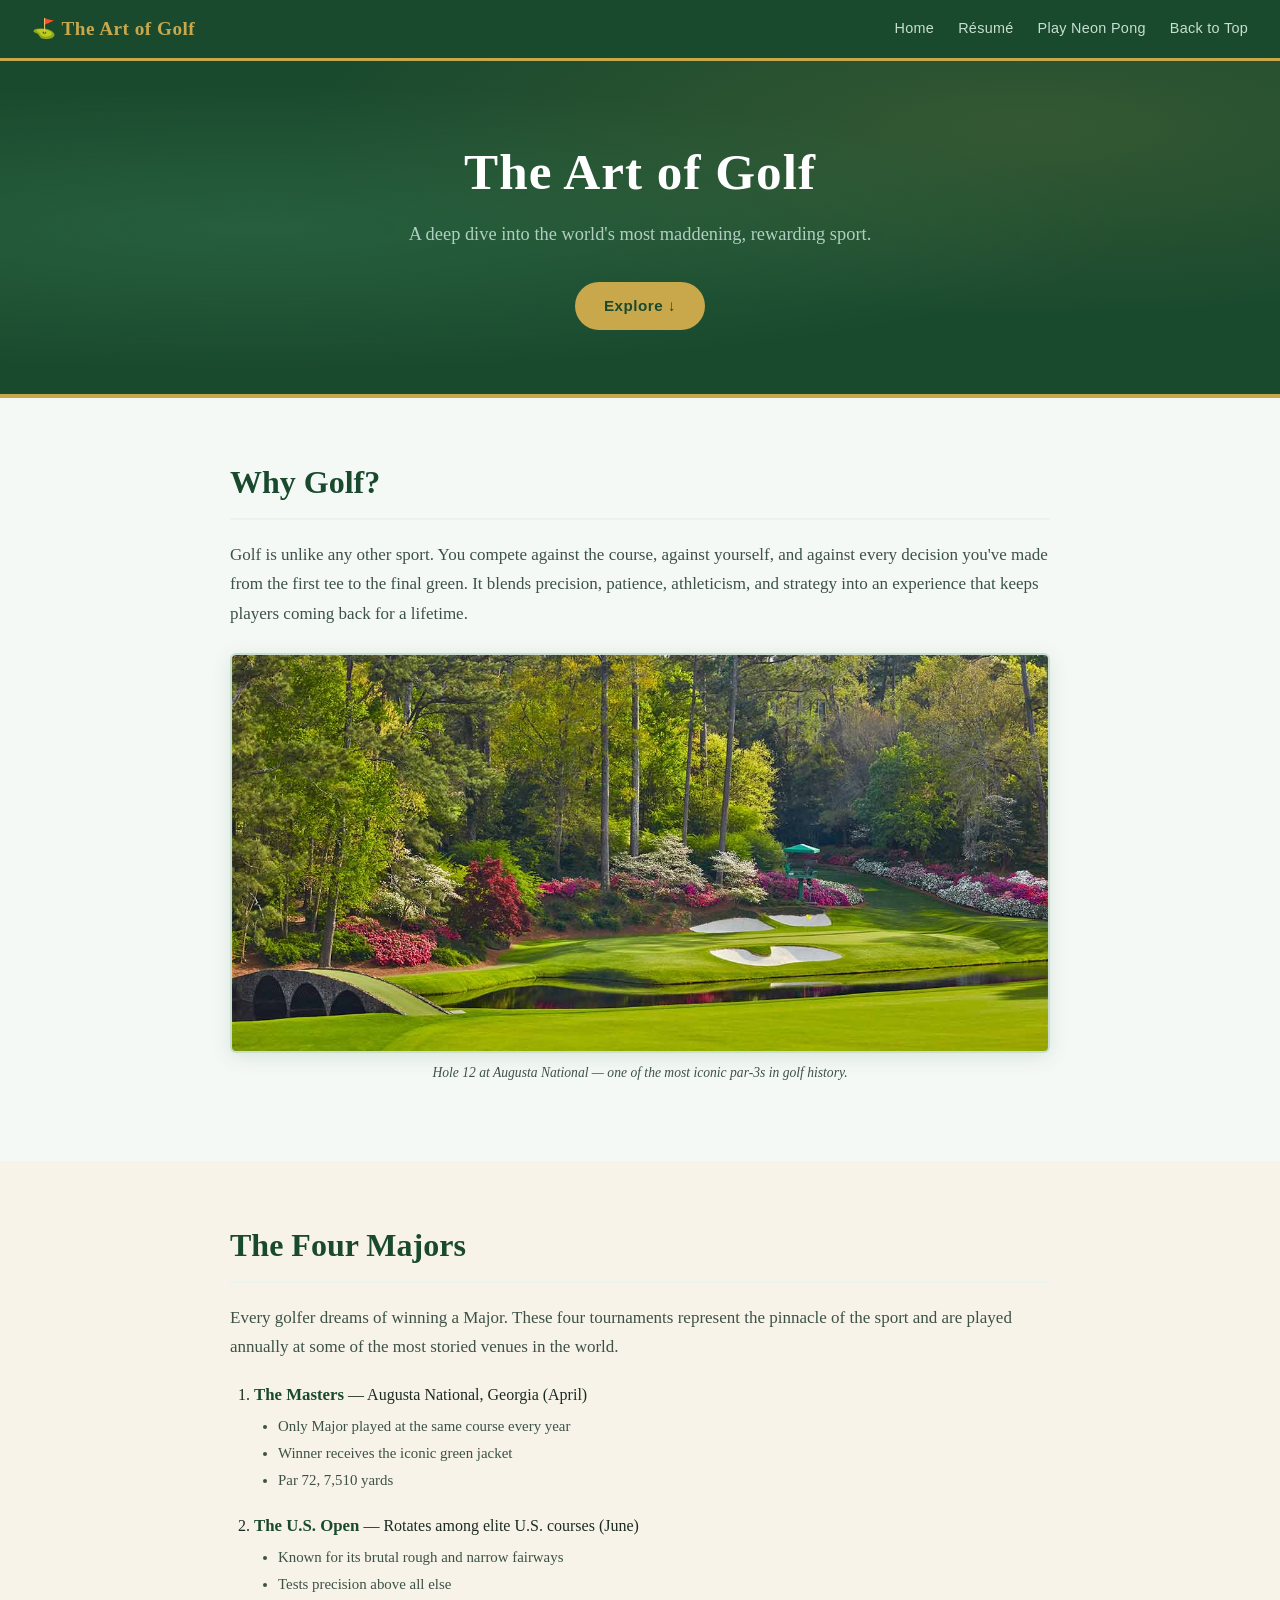
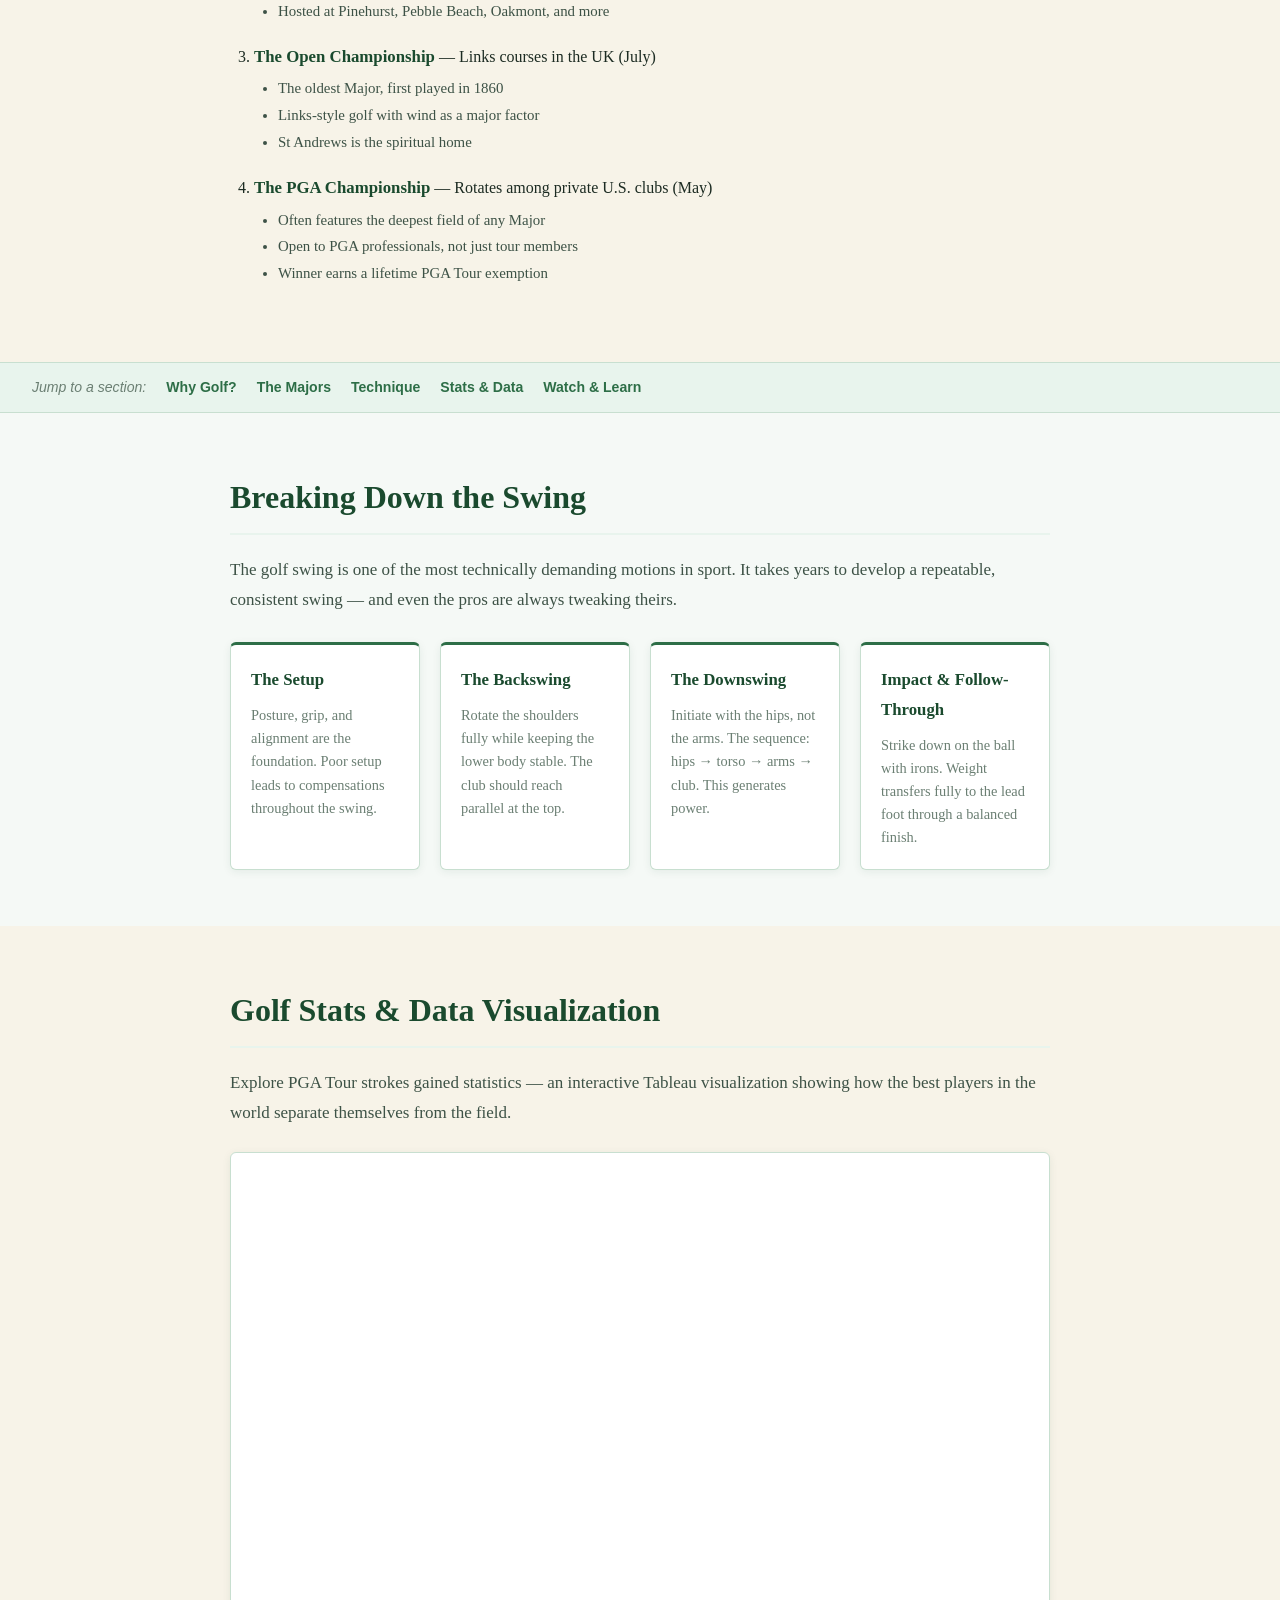
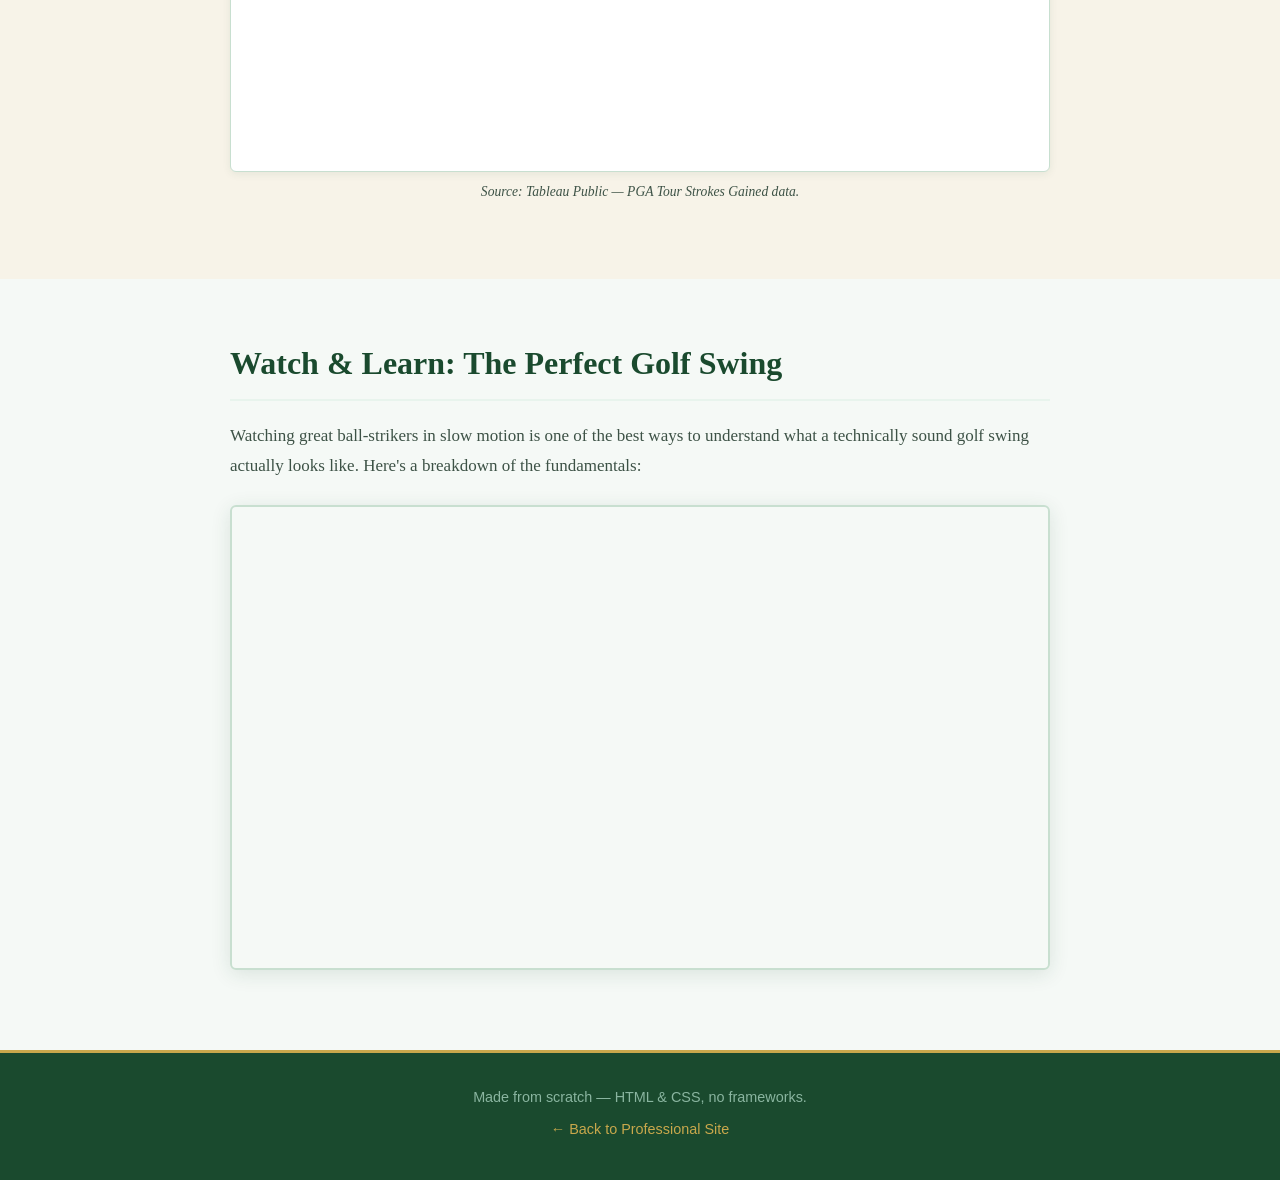
==== html/golf.html @ e6a8a8a0 "Add files via upload" ====
<!DOCTYPE html>
<html lang="en">
<head>
  <meta charset="UTF-8" />
  <meta name="viewport" content="width=device-width, initial-scale=1.0" />
  <title>The Art of Golf</title>
  <link rel="stylesheet" href="../golf.css" />
</head>
<body>

  <!-- NAV -->
  <nav class="site-nav">
    <span class="nav-logo">⛳ The Art of Golf</span>
    <div class="nav-links">
      <a href="index.html">Home</a>
      <a href="index.html">Résumé</a>
      <a href="NeonPong.html">Play Neon Pong</a>
      <a href="#top">Back to Top</a>
    </div>
  </nav>

  <!-- HERO -->
  <header class="hero" id="top">
    <div class="hero-content">
      <h1>The Art of Golf</h1>
      <p class="hero-sub">A deep dive into the world's most maddening, rewarding sport.</p>
      <a href="#why-golf" class="btn-anchor">Explore ↓</a>
    </div>
  </header>

  <!-- WHY GOLF SECTION -->
  <div class="section" id="why-golf">
    <div class="section-inner">
      <h2>Why Golf?</h2>
      <p>
        Golf is unlike any other sport. You compete against the course, against yourself, and against
        every decision you've made from the first tee to the final green. It blends precision,
        patience, athleticism, and strategy into an experience that keeps players coming back for
        a lifetime.
      </p>
      <img
        src="../Images/augusta-national-12.jpg"
        alt="Augusta National Golf Club hole 12"
        class="content-image"
      />
      <p class="caption">Hole 12 at Augusta National — one of the most iconic par-3s in golf history.</p>
    </div>
  </div>

  <!-- ANCHOR LINK TARGET: THE MAJORS -->
  <div class="section alt-section" id="majors">
    <div class="section-inner">
      <h2>The Four Majors</h2>
      <p>
        Every golfer dreams of winning a Major. These four tournaments represent the pinnacle of the
        sport and are played annually at some of the most storied venues in the world.
      </p>

      <!-- ORDERED LIST with embedded UNORDERED LIST -->
      <ol class="majors-list">
        <li>
          <strong>The Masters</strong> — Augusta National, Georgia (April)
          <ul>
            <li>Only Major played at the same course every year</li>
            <li>Winner receives the iconic green jacket</li>
            <li>Par 72, 7,510 yards</li>
          </ul>
        </li>
        <li>
          <strong>The U.S. Open</strong> — Rotates among elite U.S. courses (June)
          <ul>
            <li>Known for its brutal rough and narrow fairways</li>
            <li>Tests precision above all else</li>
            <li>Hosted at Pinehurst, Pebble Beach, Oakmont, and more</li>
          </ul>
        </li>
        <li>
          <strong>The Open Championship</strong> — Links courses in the UK (July)
          <ul>
            <li>The oldest Major, first played in 1860</li>
            <li>Links-style golf with wind as a major factor</li>
            <li>St Andrews is the spiritual home</li>
          </ul>
        </li>
        <li>
          <strong>The PGA Championship</strong> — Rotates among private U.S. clubs (May)
          <ul>
            <li>Often features the deepest field of any Major</li>
            <li>Open to PGA professionals, not just tour members</li>
            <li>Winner earns a lifetime PGA Tour exemption</li>
          </ul>
        </li>
      </ol>
    </div>
  </div>

  <!-- ON-PAGE ANCHOR NAV -->
  <div class="anchor-nav">
    <p>Jump to a section:</p>
    <a href="#why-golf">Why Golf?</a>
    <a href="#majors">The Majors</a>
    <a href="#technique">Technique</a>
    <a href="#data-viz">Stats & Data</a>
    <a href="#video">Watch &amp; Learn</a>
  </div>

  <!-- TECHNIQUE SECTION -->
  <div class="section" id="technique">
    <div class="section-inner">
      <h2>Breaking Down the Swing</h2>
      <p>
        The golf swing is one of the most technically demanding motions in sport. It takes years to
        develop a repeatable, consistent swing — and even the pros are always tweaking theirs.
      </p>
      <div class="card-grid">
        <div class="card">
          <h3>The Setup</h3>
          <p>Posture, grip, and alignment are the foundation. Poor setup leads to compensations throughout the swing.</p>
        </div>
        <div class="card">
          <h3>The Backswing</h3>
          <p>Rotate the shoulders fully while keeping the lower body stable. The club should reach parallel at the top.</p>
        </div>
        <div class="card">
          <h3>The Downswing</h3>
          <p>Initiate with the hips, not the arms. The sequence: hips → torso → arms → club. This generates power.</p>
        </div>
        <div class="card">
          <h3>Impact &amp; Follow-Through</h3>
          <p>Strike down on the ball with irons. Weight transfers fully to the lead foot through a balanced finish.</p>
        </div>
      </div>
    </div>
  </div>

  <!-- TABLEAU EMBED -->
  <div class="section alt-section" id="data-viz">
    <div class="section-inner">
      <h2>Golf Stats &amp; Data Visualization</h2>
      <p>Explore PGA Tour strokes gained statistics — an interactive Tableau visualization showing how the best players in the world separate themselves from the field.</p>
      <div class="tableau-wrapper">
        <div class='tableauPlaceholder' id='viz1' style='position: relative'>
          <noscript>
            <a href='https://public.tableau.com/views/PGATourStrokesGained/Dashboard1'>
              <img alt='PGA Tour Strokes Gained' src='https://public.tableau.com/static/images/PG/PGATourStrokesGained/Dashboard1/1_rss.png' style='border: none' />
            </a>
          </noscript>
          <object class='tableauViz' style='display:none;'>
            <param name='host_url' value='https%3A%2F%2Fpublic.tableau.com%2F' />
            <param name='embed_code_version' value='3' />
            <param name='site_root' value='' />
            <param name='name' value='PGATourStrokesGained&#47;Dashboard1' />
            <param name='tabs' value='no' />
            <param name='toolbar' value='yes' />
            <param name='animate_transition' value='yes' />
            <param name='display_static_image' value='yes' />
            <param name='display_spinner' value='yes' />
            <param name='display_overlay' value='yes' />
            <param name='display_count' value='yes' />
            <param name='language' value='en-US' />
          </object>
        </div>
        <script type='text/javascript'>
          var divElement = document.getElementById('viz1');
          var vizElement = divElement.getElementsByTagName('object')[0];
          vizElement.style.width='100%';
          vizElement.style.height='600px';
          var scriptElement = document.createElement('script');
          scriptElement.src = 'https://public.tableau.com/javascripts/api/viz_v1.js';
          vizElement.parentNode.insertBefore(scriptElement, vizElement);
        </script>
      </div>
      <p class="caption">Source: Tableau Public — PGA Tour Strokes Gained data.</p>
    </div>
  </div>

  <!-- YOUTUBE VIDEO -->
  <div class="section" id="video">
    <div class="section-inner">
      <h2>Watch &amp; Learn: The Perfect Golf Swing</h2>
      <p>
        Watching great ball-strikers in slow motion is one of the best ways to understand what a
        technically sound golf swing actually looks like. Here's a breakdown of the fundamentals:
      </p>
      <div class="video-wrapper">
        <iframe
          src="https://www.youtube.com/embed/wd7a9SLgJlQ"
          title="How to Swing a Golf Club (The EASY way)"
          allowfullscreen>
        </iframe>
      </div>
    </div>
  </div>

  <!-- FOOTER -->
  <footer class="site-footer">
    <p>Made from scratch — HTML &amp; CSS, no frameworks.</p>
    <p><a href="index.html">← Back to Professional Site</a></p>
  </footer>

</body>
</html>
---- golf.css ----
/* ===========================
   golf.css — From-Scratch Stylesheet
   Golf Page | No Bootstrap
   =========================== */

/* === CSS Reset & Base === */
*, *::before, *::after {
  box-sizing: border-box;
  margin: 0;
  padding: 0;
}

/* === CSS Variables === */
:root {
  --green-dark: #1a4a2e;
  --green-mid: #2d6e47;
  --green-light: #4d9e6a;
  --green-pale: #e8f4ed;
  --fairway: #f5f9f6;
  --sand: #f7f3e8;
  --white: #ffffff;
  --text-dark: #1c2b22;
  --text-mid: #3d5246;
  --text-muted: #6b7f73;
  --border: #c8dfd0;
  --accent: #c9a84c;
  --accent-light: #f5edcf;
  --font-heading: 'Georgia', 'Times New Roman', serif;
  --font-body: 'Palatino Linotype', 'Book Antiqua', Palatino, serif;
  --font-ui: 'Trebuchet MS', 'Gill Sans', sans-serif;
  --shadow-sm: 0 2px 8px rgba(26, 74, 46, 0.08);
  --shadow-md: 0 4px 20px rgba(26, 74, 46, 0.12);
  --radius: 6px;
}

/* === Body — custom background color === */
body {
  background-color: var(--fairway);
  color: var(--text-dark);
  font-family: var(--font-body);
  font-size: 17px;
  line-height: 1.75;
}

/* ===========================
   DIV 1: NAVIGATION BAR
   =========================== */
.site-nav {
  background-color: var(--green-dark);
  display: flex;
  justify-content: space-between;
  align-items: center;
  padding: 0.75rem 2rem;
  position: sticky;
  top: 0;
  z-index: 100;
  border-bottom: 3px solid var(--accent);
}

.nav-logo {
  font-family: var(--font-heading);
  font-size: 1.2rem;
  color: var(--accent);
  font-weight: bold;
  letter-spacing: 0.5px;
}

.nav-links {
  display: flex;
  gap: 1.5rem;
}

.nav-links a {
  color: #c8dfd0;
  text-decoration: none;
  font-family: var(--font-ui);
  font-size: 0.9rem;
  letter-spacing: 0.3px;
  transition: color 0.2s;
}

.nav-links a:hover {
  color: var(--accent);
}

/* ===========================
   DIV 2: HERO SECTION
   =========================== */
.hero {
  background-color: var(--green-dark);
  background-image:
    radial-gradient(ellipse at 20% 50%, rgba(77, 158, 106, 0.25) 0%, transparent 60%),
    radial-gradient(ellipse at 80% 20%, rgba(201, 168, 76, 0.15) 0%, transparent 50%);
  color: var(--white);
  text-align: center;
  padding: 5rem 2rem 4rem;
  border-bottom: 4px solid var(--accent);
}

.hero-content {
  max-width: 680px;
  margin: 0 auto;
}

.hero h1 {
  font-family: var(--font-heading);
  font-size: 3.2rem;
  color: var(--white);
  letter-spacing: 1px;
  margin-bottom: 1rem;
  line-height: 1.2;
}

.hero-sub {
  font-size: 1.15rem;
  color: #b0cfc0;
  margin-bottom: 2rem;
}

.btn-anchor {
  display: inline-block;
  background-color: var(--accent);
  color: var(--green-dark);
  font-family: var(--font-ui);
  font-size: 0.95rem;
  font-weight: bold;
  padding: 0.65rem 1.8rem;
  border-radius: 50px;
  text-decoration: none;
  letter-spacing: 0.5px;
  transition: background 0.2s, transform 0.15s;
}

.btn-anchor:hover {
  background-color: #e2be6a;
  transform: translateY(-1px);
}

/* ===========================
   DIV 3: CONTENT SECTIONS
   =========================== */
.section {
  padding: 3.5rem 2rem;
  background-color: var(--fairway);
}

.alt-section {
  background-color: var(--sand);
}

.section-inner {
  max-width: 820px;
  margin: 0 auto;
}

.section h2 {
  font-family: var(--font-heading);
  font-size: 2rem;
  color: var(--green-dark);
  margin-bottom: 1.25rem;
  padding-bottom: 0.5rem;
  border-bottom: 2px solid var(--green-pale);
}

.section p {
  color: var(--text-mid);
  margin-bottom: 1.25rem;
}

/* === Images === */
.content-image {
  width: 100%;
  max-height: 400px;
  object-fit: cover;
  border-radius: var(--radius);
  border: 2px solid var(--border);
  margin: 1.5rem 0 0.5rem;
  display: block;
  box-shadow: var(--shadow-md);
}

.caption {
  font-size: 0.85rem;
  color: var(--text-muted);
  font-style: italic;
  text-align: center;
  margin-bottom: 1.5rem;
}

/* === Ordered / Unordered Lists === */
.majors-list {
  list-style: decimal;
  padding-left: 1.5rem;
  color: var(--text-dark);
}

.majors-list > li {
  margin-bottom: 1.25rem;
  font-family: var(--font-body);
  font-size: 1rem;
  line-height: 1.6;
}

.majors-list > li strong {
  color: var(--green-dark);
  font-size: 1.05rem;
}

.majors-list ul {
  list-style: disc;
  padding-left: 1.5rem;
  margin-top: 0.4rem;
}

.majors-list ul li {
  color: var(--text-mid);
  font-size: 0.93rem;
  margin-bottom: 0.2rem;
}

/* === Anchor navigation bar === */
.anchor-nav {
  background-color: var(--green-pale);
  border-top: 1px solid var(--border);
  border-bottom: 1px solid var(--border);
  padding: 0.75rem 2rem;
  display: flex;
  align-items: center;
  gap: 1.25rem;
  flex-wrap: wrap;
  font-family: var(--font-ui);
  font-size: 0.88rem;
}

.anchor-nav p {
  color: var(--text-muted);
  margin: 0;
  font-style: italic;
}

.anchor-nav a {
  color: var(--green-mid);
  text-decoration: none;
  font-weight: bold;
  transition: color 0.15s;
}

.anchor-nav a:hover {
  color: var(--accent);
}

/* === Card Grid === */
.card-grid {
  display: grid;
  grid-template-columns: repeat(auto-fit, minmax(180px, 1fr));
  gap: 1.25rem;
  margin-top: 1.75rem;
}

.card {
  background-color: var(--white);
  border: 1px solid var(--border);
  border-top: 3px solid var(--green-mid);
  border-radius: var(--radius);
  padding: 1.25rem;
  box-shadow: var(--shadow-sm);
}

.card h3 {
  font-family: var(--font-heading);
  font-size: 1.05rem;
  color: var(--green-dark);
  margin-bottom: 0.6rem;
}

.card p {
  font-size: 0.9rem;
  color: var(--text-muted);
  margin: 0;
  line-height: 1.6;
}

/* === Tableau Wrapper === */
.tableau-wrapper {
  background-color: var(--white);
  border: 1px solid var(--border);
  border-radius: var(--radius);
  overflow: hidden;
  margin: 1.5rem 0 0.5rem;
  box-shadow: var(--shadow-sm);
  min-height: 620px;
}

/* === YouTube Video === */
.video-wrapper {
  position: relative;
  width: 100%;
  padding-bottom: 56.25%;
  height: 0;
  margin: 1.5rem 0;
  border-radius: var(--radius);
  overflow: hidden;
  border: 2px solid var(--border);
  box-shadow: var(--shadow-md);
}

.video-wrapper iframe {
  position: absolute;
  top: 0;
  left: 0;
  width: 100%;
  height: 100%;
  border: none;
}

/* === Footer === */
.site-footer {
  background-color: var(--green-dark);
  color: #8ab5a0;
  text-align: center;
  padding: 2rem 1rem;
  font-family: var(--font-ui);
  font-size: 0.9rem;
  border-top: 3px solid var(--accent);
}

.site-footer p {
  margin-bottom: 0.4rem;
}

.site-footer a {
  color: var(--accent);
  text-decoration: none;
}

.site-footer a:hover {
  text-decoration: underline;
}

/* === Responsive === */
@media (max-width: 600px) {
  .hero h1 {
    font-size: 2.2rem;
  }

  .site-nav {
    flex-direction: column;
    gap: 0.5rem;
    text-align: center;
  }

  .card-grid {
    grid-template-columns: 1fr;
  }
}
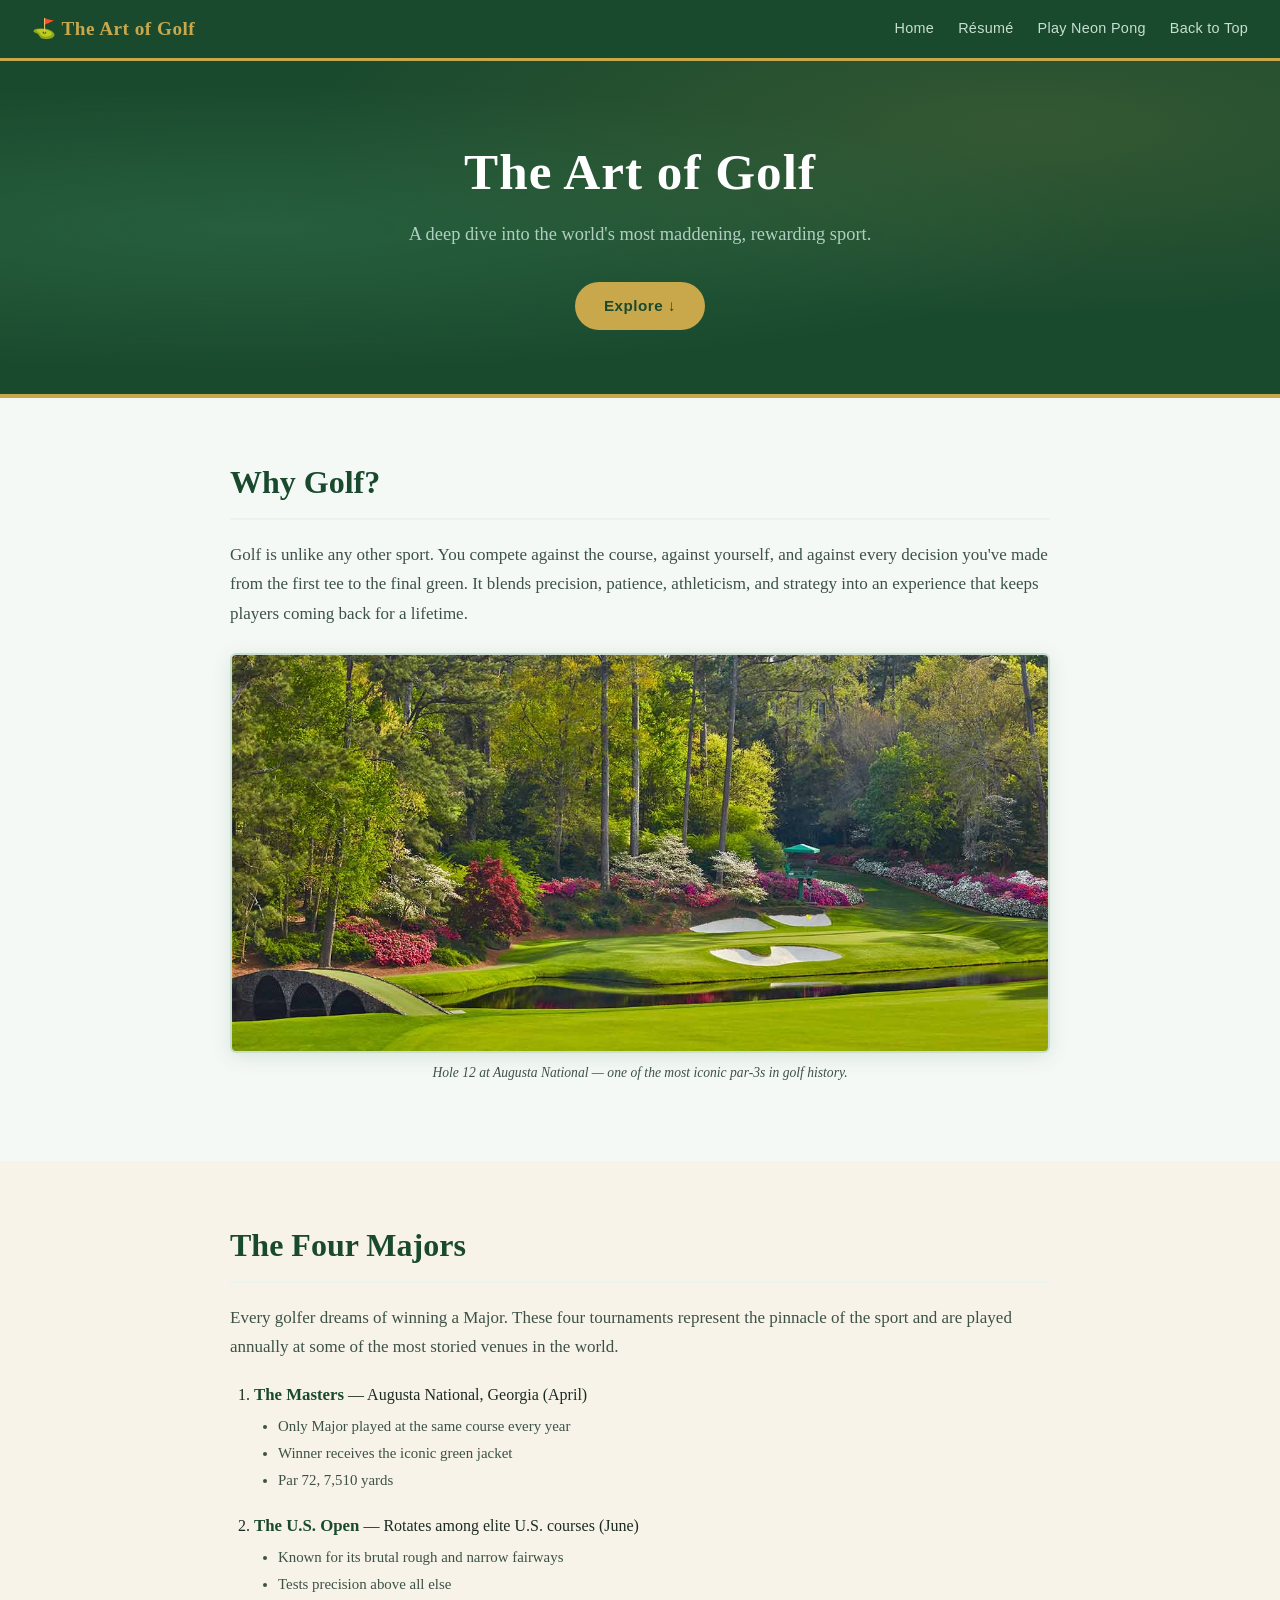
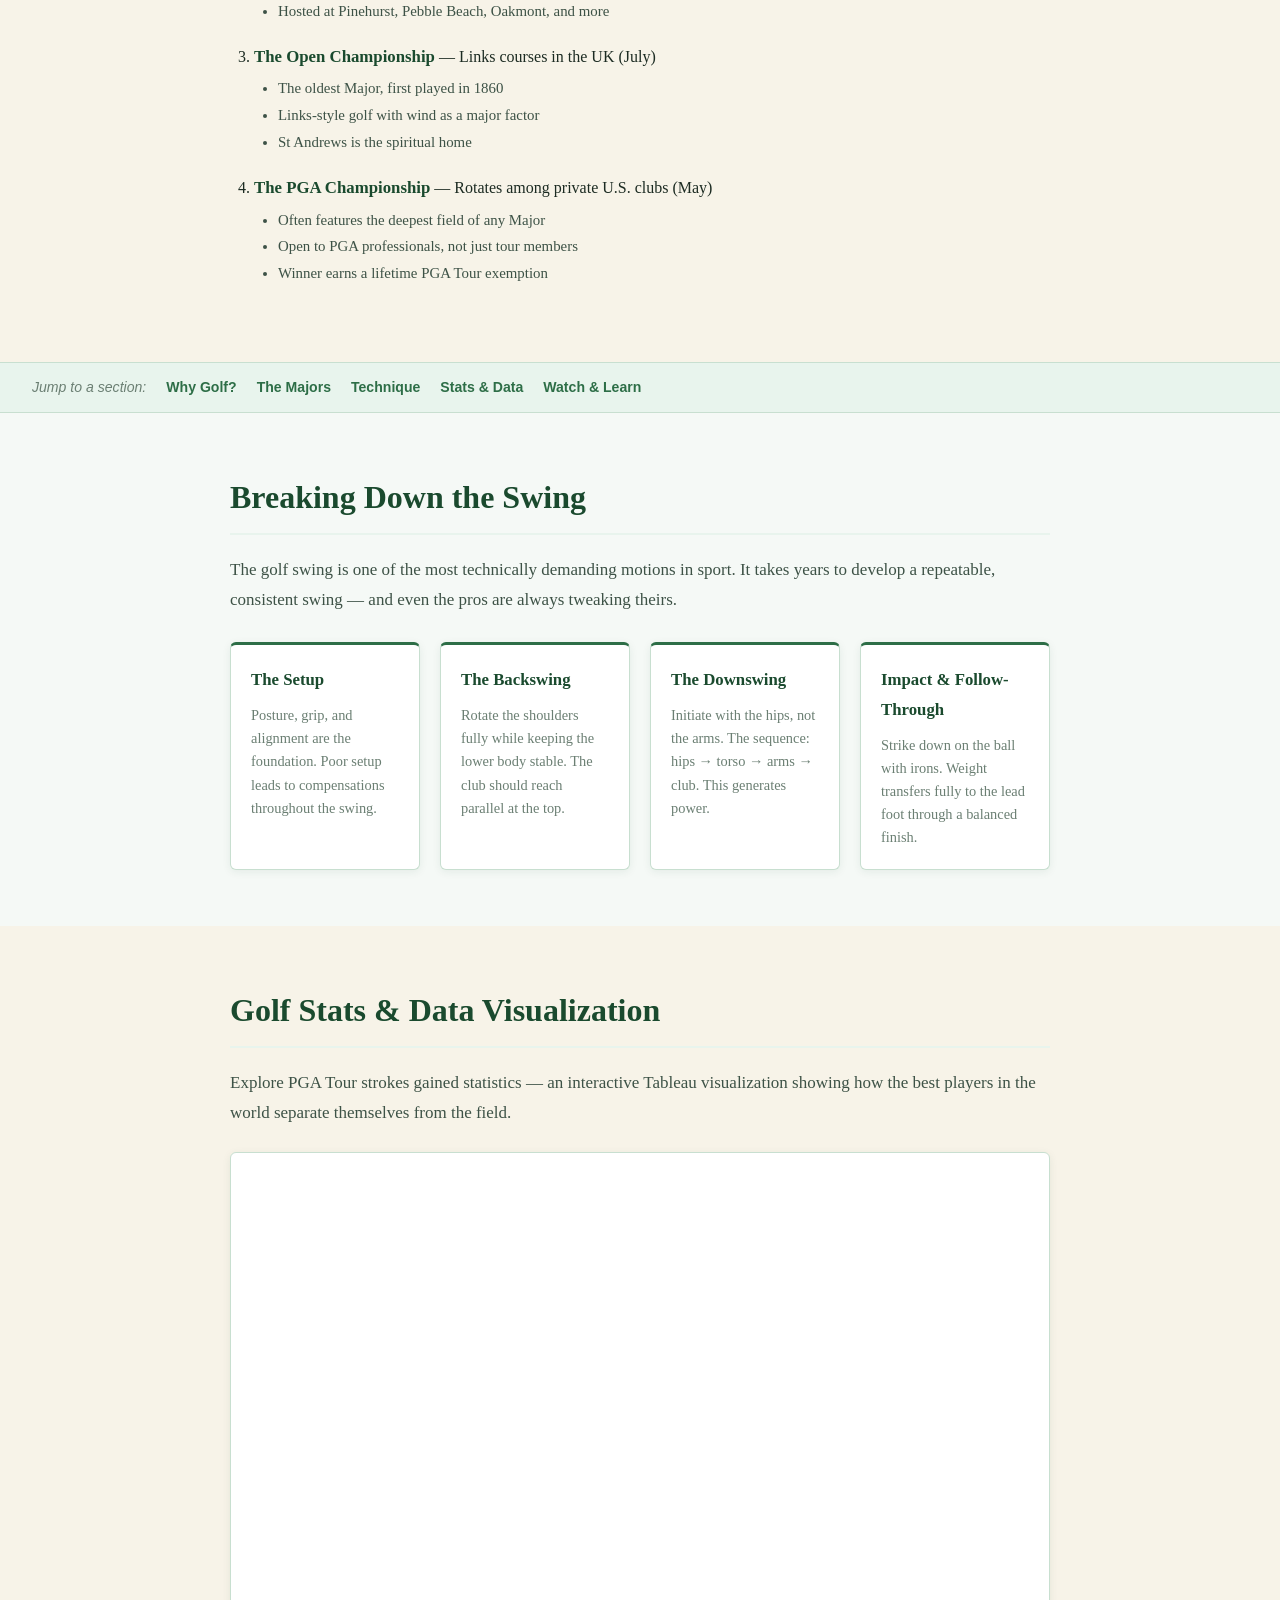
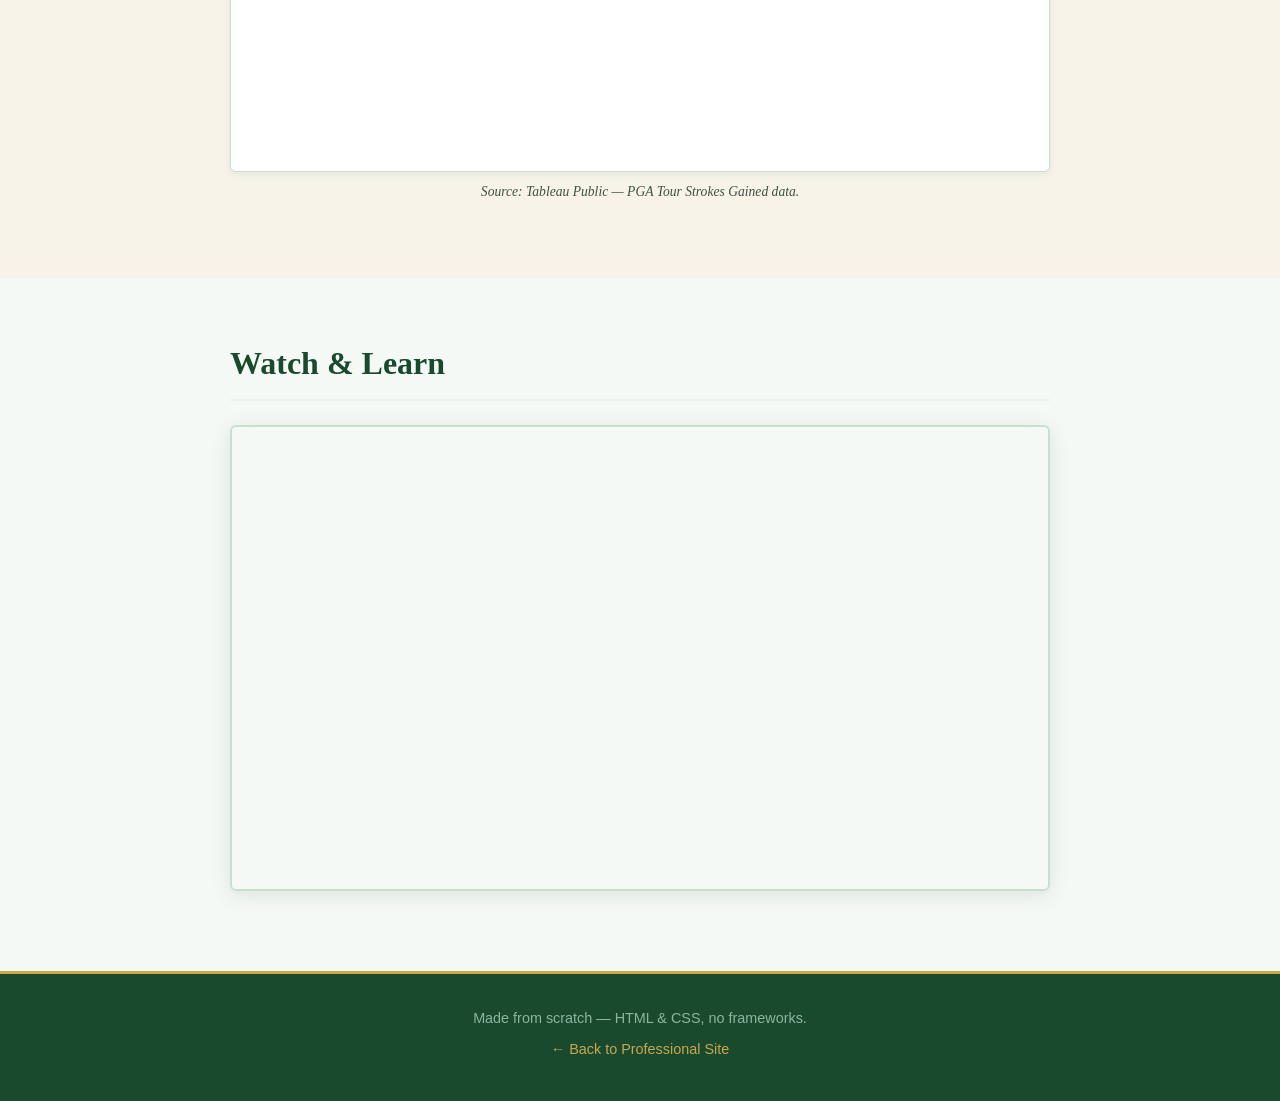
==== commit e3fc4fbe: "Add files via upload" ====
--- a/html/golf.html
+++ b/html/golf.html
@@ -174,23 +174,17 @@
     </div>
   </div>
 
-  <!-- YOUTUBE VIDEO -->
-  <div class="section" id="video">
-    <div class="section-inner">
-      <h2>Watch &amp; Learn: The Perfect Golf Swing</h2>
-      <p>
-        Watching great ball-strikers in slow motion is one of the best ways to understand what a
-        technically sound golf swing actually looks like. Here's a breakdown of the fundamentals:
-      </p>
-      <div class="video-wrapper">
-        <iframe
-          src="https://www.youtube.com/embed/wd7a9SLgJlQ"
-          title="How to Swing a Golf Club (The EASY way)"
-          allowfullscreen>
-        </iframe>
-      </div>
+ <!-- YOUTUBE VIDEO -->
+<div class="section" id="video">
+  <div class="section-inner">
+    <h2>Watch & Learn</h2>
+
+    <div class="video-wrapper">
+      <iframe width="560" height="315" src="https://www.youtube.com/embed/NY9BqqW60Mo?start=32" title="YouTube video player" frameborder="0" allow="accelerometer; autoplay; clipboard-write; encrypted-media; gyroscope; picture-in-picture; web-share" referrerpolicy="strict-origin-when-cross-origin" allowfullscreen></iframe>
     </div>
+
   </div>
+</div>
 
   <!-- FOOTER -->
   <footer class="site-footer">
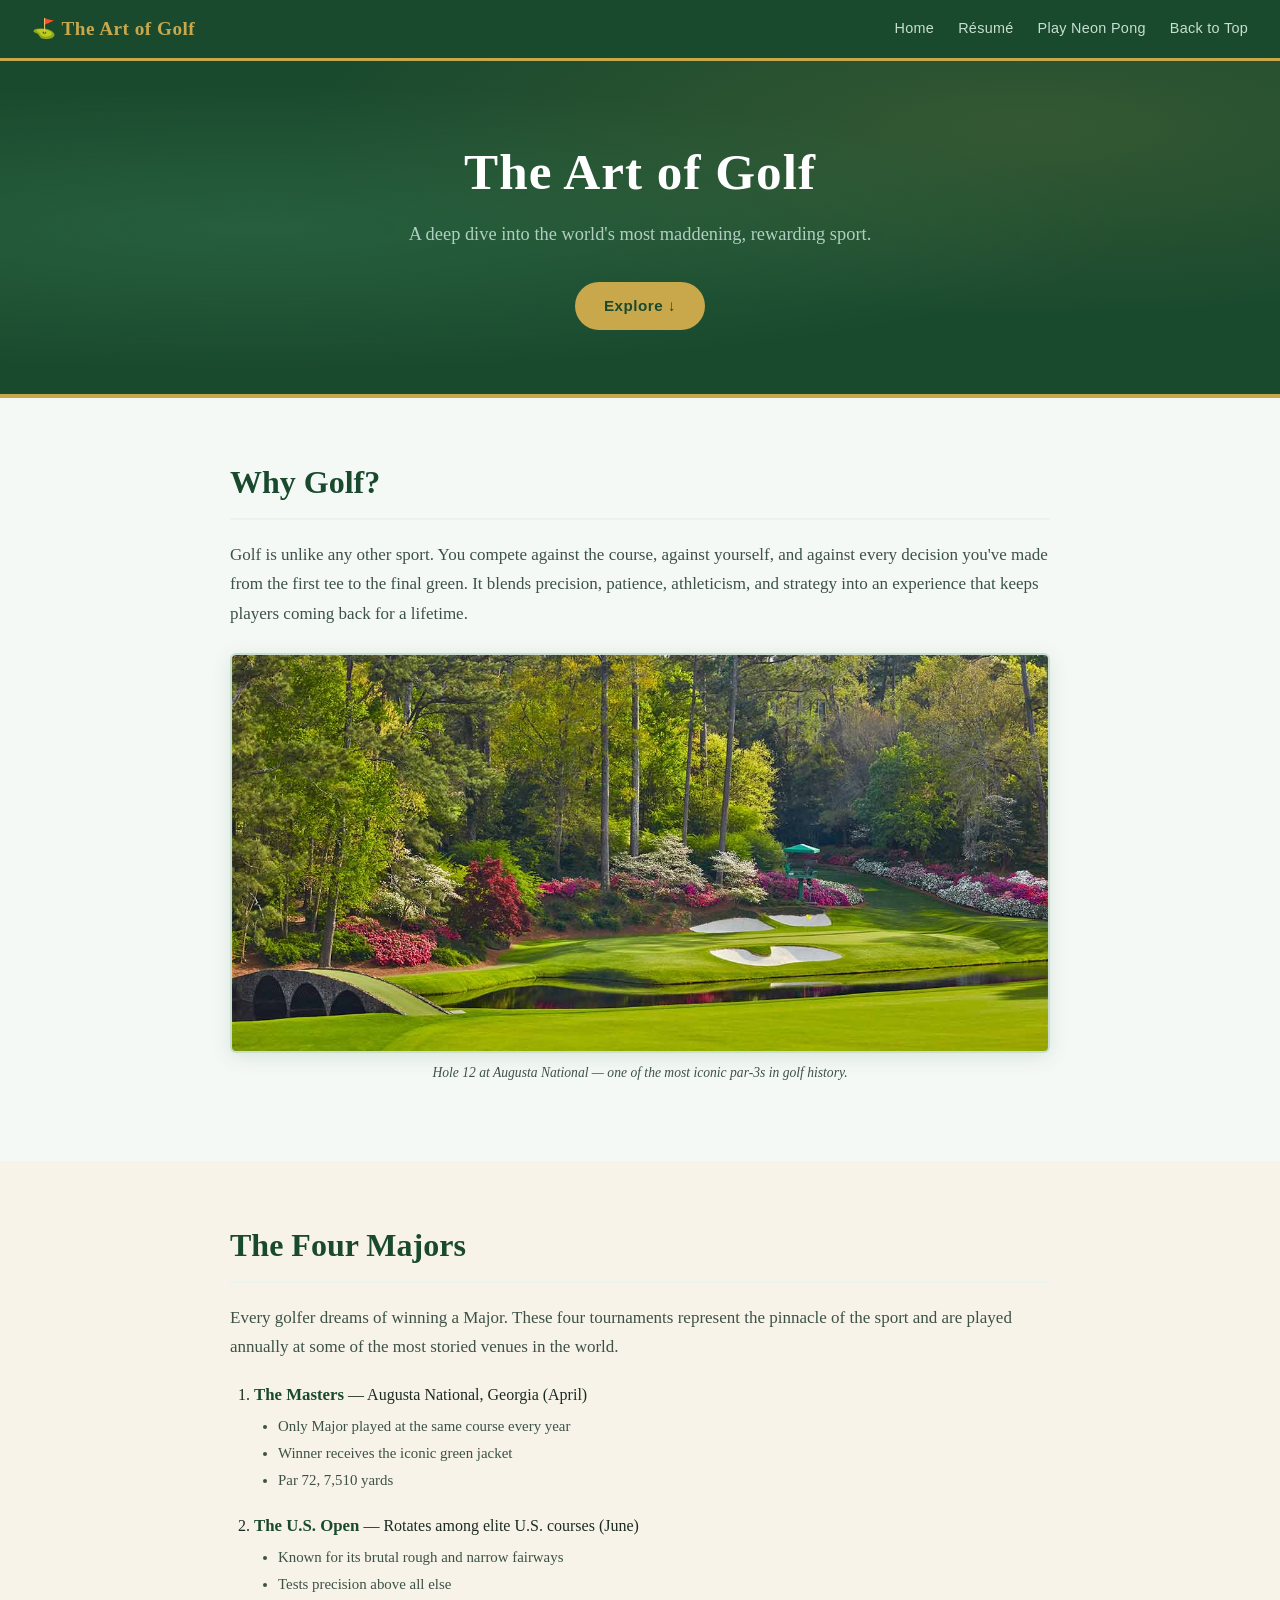
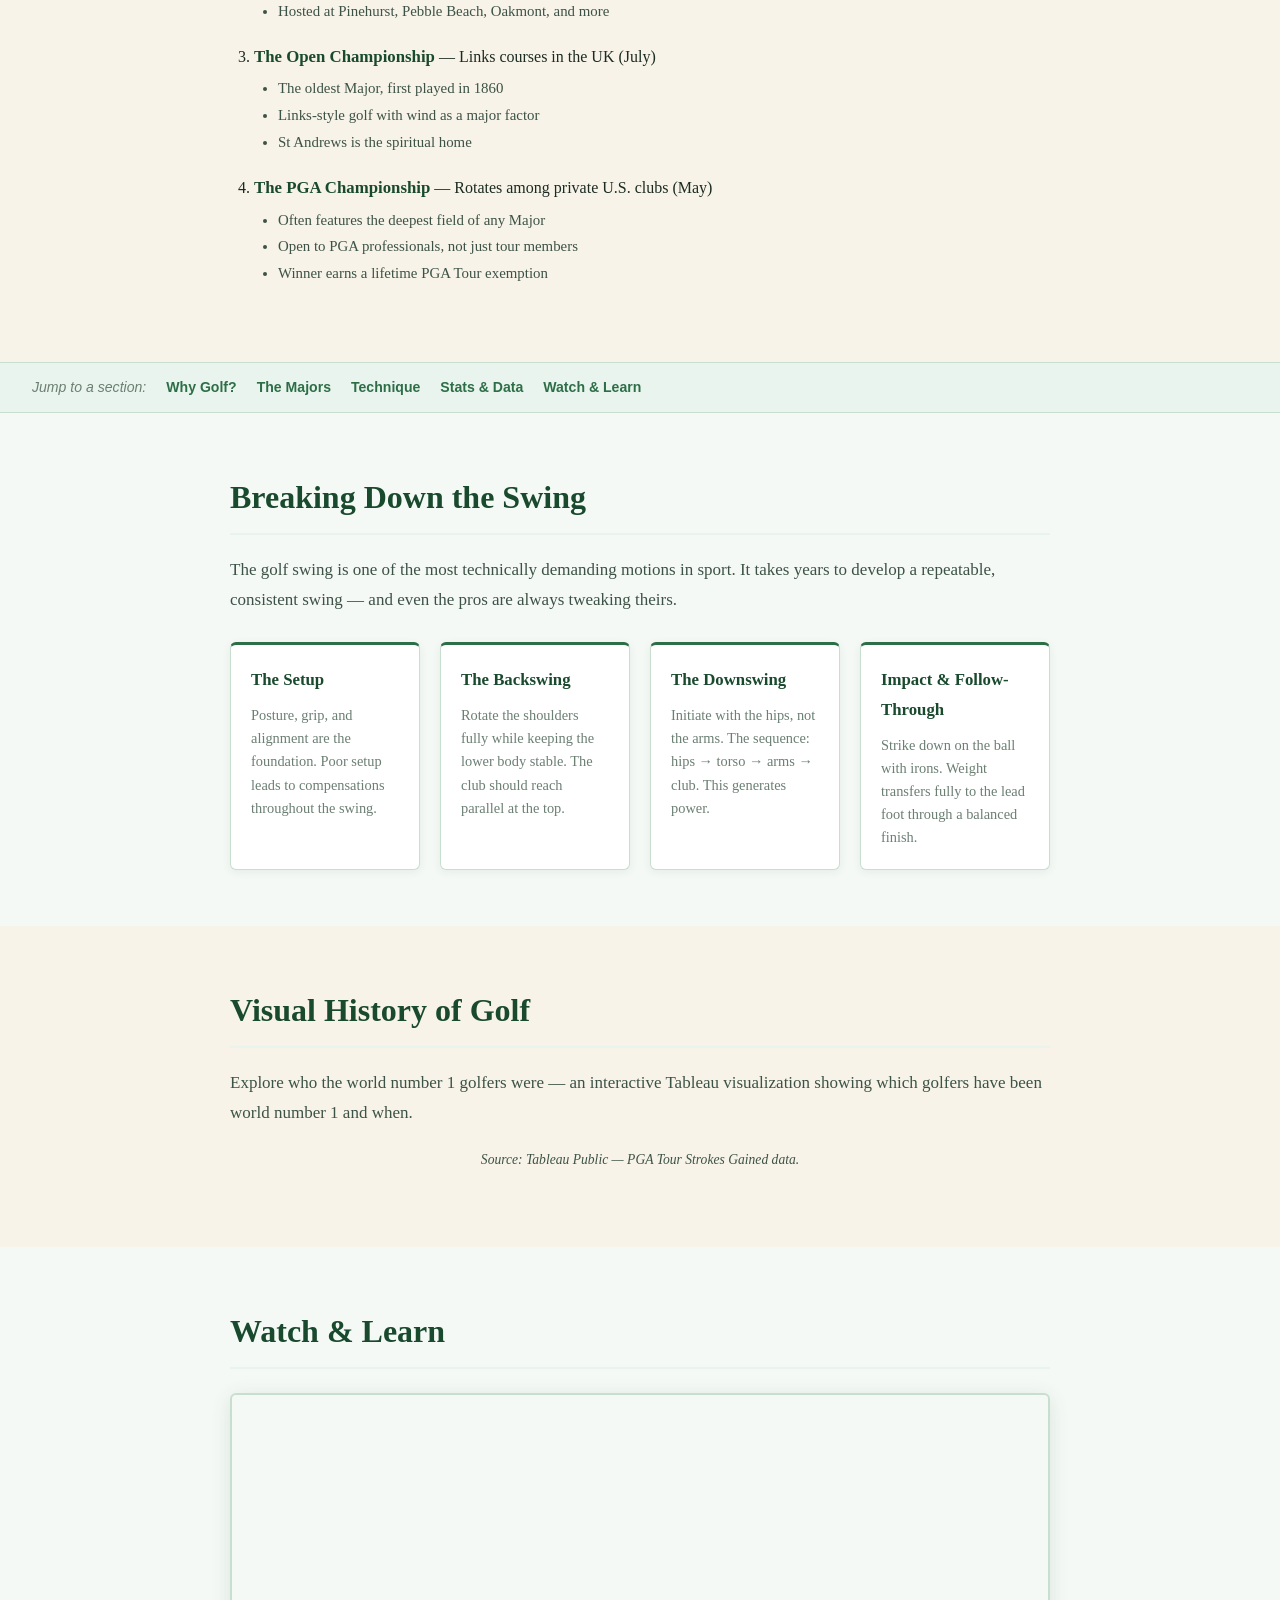
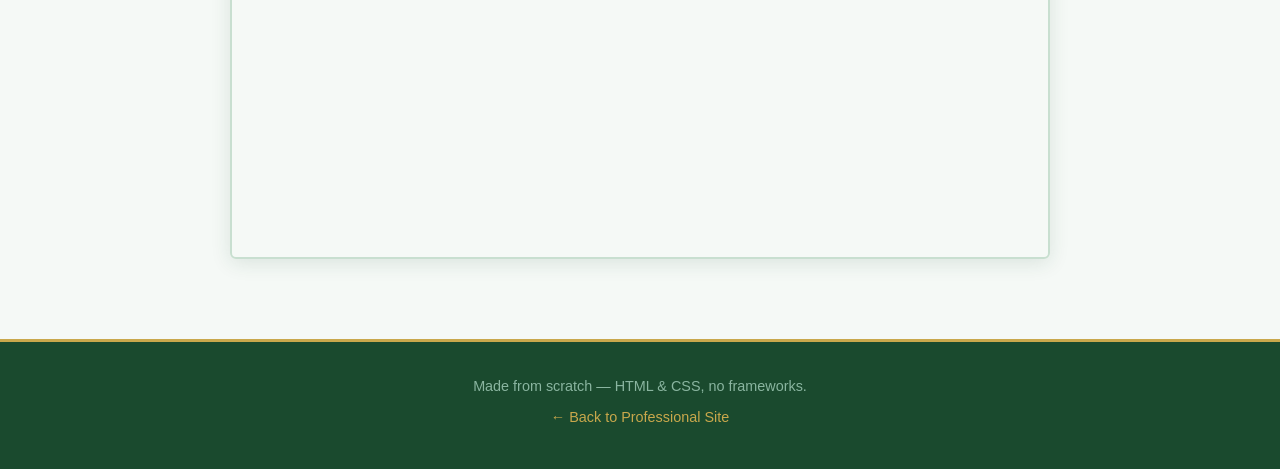
==== commit fd4e27c5: "Add files via upload" ====
--- a/html/golf.html
+++ b/html/golf.html
@@ -136,40 +136,9 @@
   <!-- TABLEAU EMBED -->
   <div class="section alt-section" id="data-viz">
     <div class="section-inner">
-      <h2>Golf Stats &amp; Data Visualization</h2>
-      <p>Explore PGA Tour strokes gained statistics — an interactive Tableau visualization showing how the best players in the world separate themselves from the field.</p>
-      <div class="tableau-wrapper">
-        <div class='tableauPlaceholder' id='viz1' style='position: relative'>
-          <noscript>
-            <a href='https://public.tableau.com/views/PGATourStrokesGained/Dashboard1'>
-              <img alt='PGA Tour Strokes Gained' src='https://public.tableau.com/static/images/PG/PGATourStrokesGained/Dashboard1/1_rss.png' style='border: none' />
-            </a>
-          </noscript>
-          <object class='tableauViz' style='display:none;'>
-            <param name='host_url' value='https%3A%2F%2Fpublic.tableau.com%2F' />
-            <param name='embed_code_version' value='3' />
-            <param name='site_root' value='' />
-            <param name='name' value='PGATourStrokesGained&#47;Dashboard1' />
-            <param name='tabs' value='no' />
-            <param name='toolbar' value='yes' />
-            <param name='animate_transition' value='yes' />
-            <param name='display_static_image' value='yes' />
-            <param name='display_spinner' value='yes' />
-            <param name='display_overlay' value='yes' />
-            <param name='display_count' value='yes' />
-            <param name='language' value='en-US' />
-          </object>
-        </div>
-        <script type='text/javascript'>
-          var divElement = document.getElementById('viz1');
-          var vizElement = divElement.getElementsByTagName('object')[0];
-          vizElement.style.width='100%';
-          vizElement.style.height='600px';
-          var scriptElement = document.createElement('script');
-          scriptElement.src = 'https://public.tableau.com/javascripts/api/viz_v1.js';
-          vizElement.parentNode.insertBefore(scriptElement, vizElement);
-        </script>
-      </div>
+      <h2>Visual History of Golf</h2>
+      <p>Explore who the world number 1 golfers were — an interactive Tableau visualization showing which golfers have been world number 1 and when.</p>
+     <div class='tableauPlaceholder' id='viz1776226093995' style='position: relative'><noscript><a href='#'><img alt='Dashboard 5 ' src='https:&#47;&#47;public.tableau.com&#47;static&#47;images&#47;Vi&#47;VisualHistoryofGolfIS&#47;Dashboard5&#47;1_rss.png' style='border: none' /></a></noscript><object class='tableauViz'  style='display:none;'><param name='host_url' value='https%3A%2F%2Fpublic.tableau.com%2F' /> <param name='embed_code_version' value='3' /> <param name='site_root' value='' /><param name='name' value='VisualHistoryofGolfIS&#47;Dashboard5' /><param name='tabs' value='no' /><param name='toolbar' value='yes' /><param name='static_image' value='https:&#47;&#47;public.tableau.com&#47;static&#47;images&#47;Vi&#47;VisualHistoryofGolfIS&#47;Dashboard5&#47;1.png' /> <param name='animate_transition' value='yes' /><param name='display_static_image' value='yes' /><param name='display_spinner' value='yes' /><param name='display_overlay' value='yes' /><param name='display_count' value='yes' /><param name='language' value='en-US' /><param name='filter' value='publish=yes' /></object></div>                <script type='text/javascript'>                    var divElement = document.getElementById('viz1776226093995');                    var vizElement = divElement.getElementsByTagName('object')[0];                    if ( divElement.offsetWidth > 800 ) { vizElement.style.width='1300px';vizElement.style.height='827px';} else if ( divElement.offsetWidth > 500 ) { vizElement.style.width='1300px';vizElement.style.height='827px';} else { vizElement.style.width='100%';vizElement.style.height=(divElement.offsetWidth*1.77)+'px';}                     var scriptElement = document.createElement('script');                    scriptElement.src = 'https://public.tableau.com/javascripts/api/viz_v1.js';                    vizElement.parentNode.insertBefore(scriptElement, vizElement);                </script>
       <p class="caption">Source: Tableau Public — PGA Tour Strokes Gained data.</p>
     </div>
   </div>
